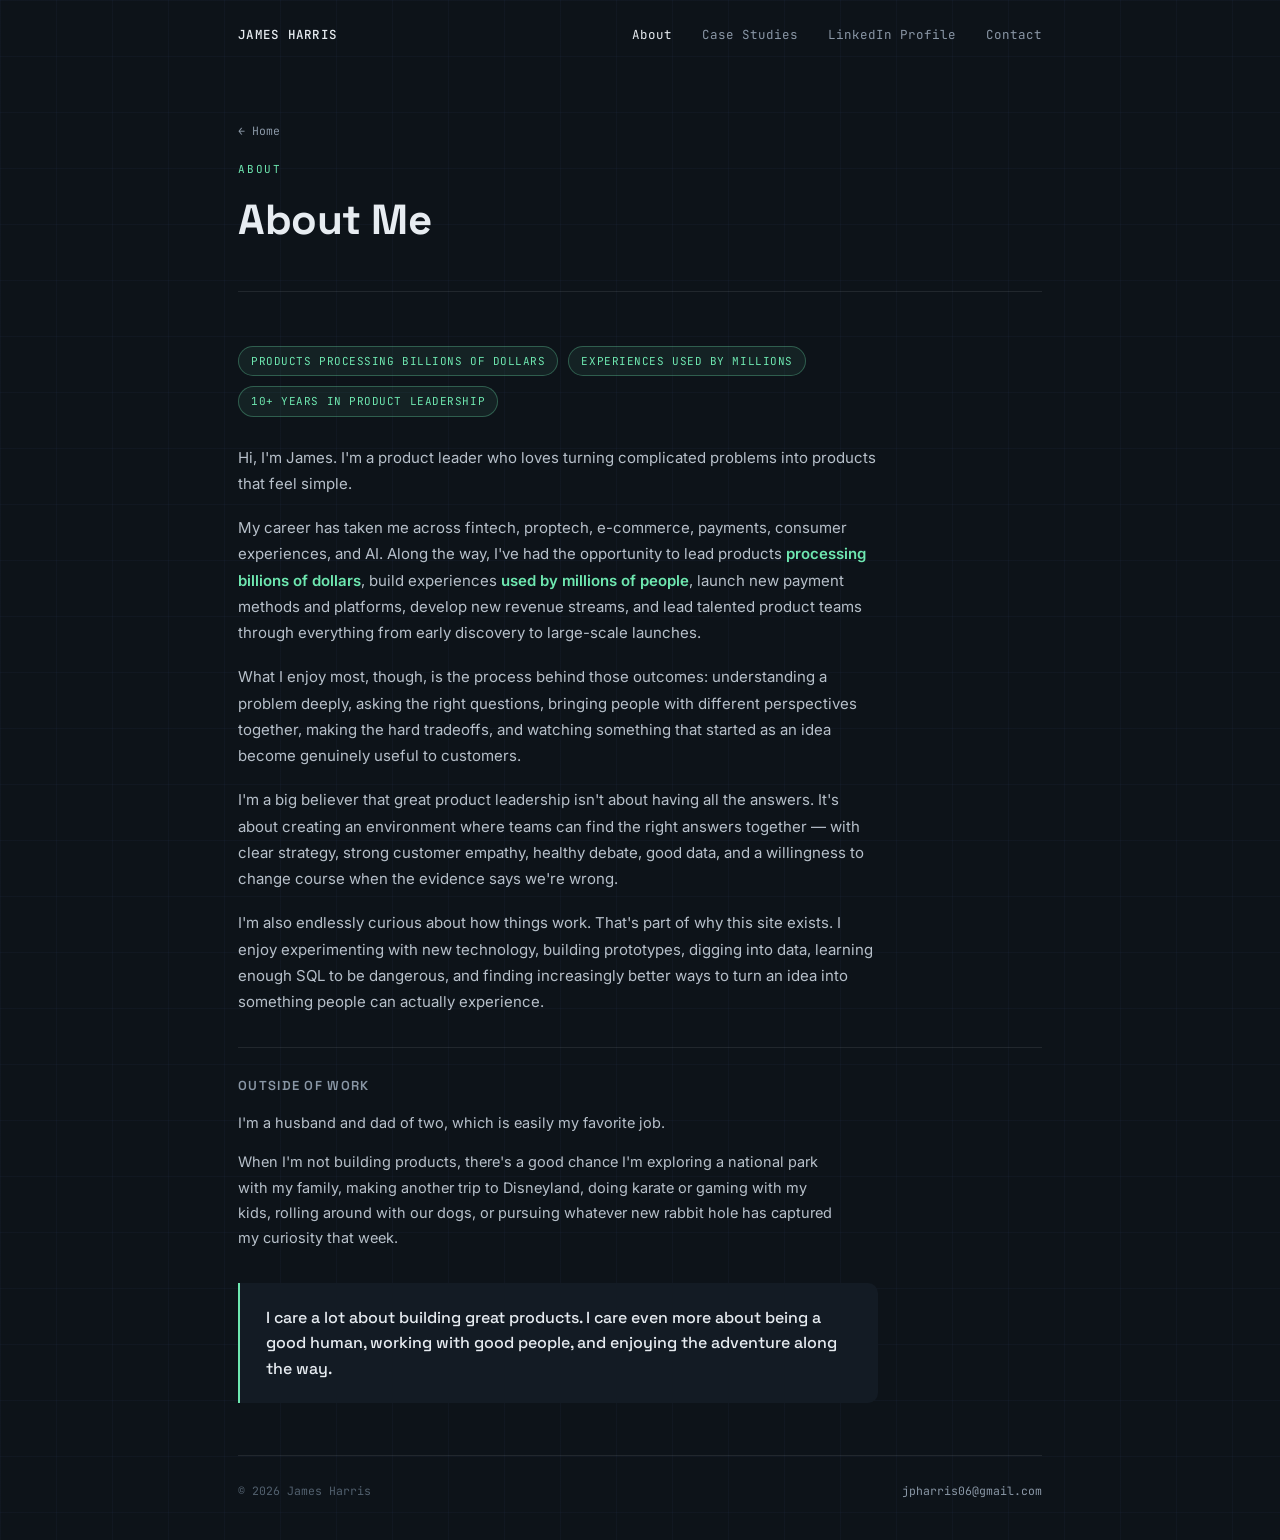
==== about-me/index.html @ 6b3fb0e4 "Add missing Add missing about-me and case-studies folders" ====
<!DOCTYPE html>
<html lang="en">
<head>
<meta charset="UTF-8">
<meta name="viewport" content="width=device-width, initial-scale=1.0">
<title>About Me — James Harris</title>
<meta name="description" content="James Harris — product and payments leader. Background, philosophy, and what drives the work.">
<meta property="og:title" content="About Me — James Harris">
<meta property="og:description" content="Product and payments leader. Background, philosophy, and what drives the work.">
<meta property="og:type" content="website">
<meta property="og:url" content="https://jpharris06-dot.github.io/about-me/">
<meta name="twitter:card" content="summary">
<meta name="twitter:title" content="About Me — James Harris">
<meta name="twitter:description" content="Product and payments leader. Background, philosophy, and what drives the work.">
<link rel="preconnect" href="https://fonts.googleapis.com">
<link href="https://fonts.googleapis.com/css2?family=Space+Grotesk:wght@400;500;600;700&family=Inter:wght@400;500;600&family=JetBrains+Mono:wght@400;500&display=swap" rel="stylesheet">
<link rel="stylesheet" href="/style.css">
</head>
<body>

<div class="wrap">
  <div id="site-nav"></div>

  <div class="page-hero">
    <a href="/" class="crumb">&larr; Home</a>
    <span class="eyebrow">About</span>
    <h1>About Me</h1>
  </div>

  <div class="section">
    <div class="about-stats">
      <span class="stat-chip">PRODUCTS PROCESSING BILLIONS OF DOLLARS</span>
      <span class="stat-chip">EXPERIENCES USED BY MILLIONS</span>
      <span class="stat-chip">10+ YEARS IN PRODUCT LEADERSHIP</span>
    </div>

    <div class="about-body">
      <p>Hi, I'm James. I'm a product leader who loves turning complicated problems into products that feel simple.</p>
      <p>My career has taken me across fintech, proptech, e-commerce, payments, consumer experiences, and AI. Along the way, I've had the opportunity to lead products <strong>processing billions of dollars</strong>, build experiences <strong>used by millions of people</strong>, launch new payment methods and platforms, develop new revenue streams, and lead talented product teams through everything from early discovery to large-scale launches.</p>
      <p>What I enjoy most, though, is the process behind those outcomes: understanding a problem deeply, asking the right questions, bringing people with different perspectives together, making the hard tradeoffs, and watching something that started as an idea become genuinely useful to customers.</p>
      <p>I'm a big believer that great product leadership isn't about having all the answers. It's about creating an environment where teams can find the right answers together — with clear strategy, strong customer empathy, healthy debate, good data, and a willingness to change course when the evidence says we're wrong.</p>
      <p>I'm also endlessly curious about how things work. That's part of why this site exists. I enjoy experimenting with new technology, building prototypes, digging into data, learning enough SQL to be dangerous, and finding increasingly better ways to turn an idea into something people can actually experience.</p>
    </div>

    <div class="about-personal">
      <h3>Outside of work</h3>
      <p>I'm a husband and dad of two, which is easily my favorite job.</p>
      <p>When I'm not building products, there's a good chance I'm exploring a national park with my family, making another trip to Disneyland, doing karate or gaming with my kids, rolling around with our dogs, or pursuing whatever new rabbit hole has captured my curiosity that week.</p>
    </div>

    <div class="pull-quote">I care a lot about building great products. I care even more about being a good human, working with good people, and enjoying the adventure along the way.</div>
  </div>

  <div id="site-footer"></div>
</div>

<script src="/site.js"></script>
</body>
</html>
---- style.css ----
:root{
  --bg: #0D1319;
  --panel: #131B24;
  --panel-2: #17212C;
  --ink: #E7ECF1;
  --muted: #8A97A6;
  --faint: #52606E;
  --line: rgba(231,236,241,0.09);
  --signal: #6EE7B0;
  --wire: #6FA0FF;
  --radius: 10px;
  --display: 'Space Grotesk', sans-serif;
  --body: 'Inter', sans-serif;
  --mono: 'JetBrains Mono', monospace;
}
*{ box-sizing:border-box; }
html{ scroll-behavior:smooth; }
body{
  margin:0; background: var(--bg); color: var(--ink);
  font-family: var(--body); line-height:1.5; -webkit-font-smoothing:antialiased;
  background-image:
    linear-gradient(rgba(111,160,255,0.035) 1px, transparent 1px),
    linear-gradient(90deg, rgba(111,160,255,0.035) 1px, transparent 1px);
  background-size: 56px 56px;
}
a{ color:inherit; }
::selection{ background: var(--signal); color:#06120C; }
:focus-visible{ outline: 2px solid var(--signal); outline-offset:3px; }

.wrap{ max-width: 860px; margin:0 auto; padding: 0 28px; }

/* ---------- NAV ---------- */
.nav{
  display:flex; align-items:center; justify-content:space-between;
  padding: 26px 0; font-family: var(--mono); font-size:12.5px; color: var(--muted);
}
.nav .who{ color: var(--ink); font-weight:500; letter-spacing:0.02em; }
.nav .links a{ text-decoration:none; color: var(--muted); margin-left:22px; transition: color .15s ease; }
.nav .links a:hover{ color: var(--signal); }
.nav .links a.active{ color: var(--ink); }

/* ---------- HERO (homepage only) ---------- */
.hero{ padding: 54px 0 46px; border-bottom:1px solid var(--line); }
.hero h1{
  font-family: var(--display); font-weight:700; font-size: clamp(38px,6vw,58px);
  margin:0 0 6px; letter-spacing:-0.015em; line-height:1.04;
}
.hero .role{
  font-family: var(--display); font-weight:500; font-size: clamp(17px,2.2vw,20px);
  color: var(--wire); margin: 0 0 22px;
}
.meta-row{
  display:flex; flex-wrap:wrap; gap: 8px 0; font-family: var(--mono); font-size:11.5px;
  color: var(--muted); letter-spacing:0.03em; margin-bottom:26px;
}
.meta-row span{ display:flex; align-items:center; }
.meta-row span + span::before{ content:"/"; margin:0 12px; color: var(--faint); }
.meta-row b{ color: var(--ink); font-weight:500; margin-left:6px; }

.intro{ max-width: 560px; color:#B7C0CA; font-size:15px; line-height:1.7; }
.intro strong{ color: var(--ink); font-weight:600; }

/* ---------- PAGE HERO (non-homepage pages) ---------- */
.page-hero{ padding: 46px 0 40px; border-bottom:1px solid var(--line); }
.page-hero h1{
  font-family: var(--display); font-weight:700; font-size: clamp(30px,5vw,42px);
  margin:6px 0 0; letter-spacing:-0.01em;
}
.page-hero p{ color: var(--muted); font-size:13.5px; margin: 12px 0 0; max-width:560px; }

.crumb{
  font-family: var(--mono); font-size:11.5px; color: var(--muted); text-decoration:none;
  display:inline-flex; align-items:center; gap:6px; margin-bottom:22px; transition: color .15s ease;
}
.crumb:hover{ color: var(--signal); }

/* ---------- SECTION HEADER ---------- */
.section{ padding: 52px 0; }
.section-head{ margin-bottom:30px; }
.eyebrow{
  font-family: var(--mono); font-size:11px; letter-spacing:0.16em; text-transform:uppercase;
  color: var(--signal); margin: 0 0 10px; display:block;
}
.section-head h2{
  font-family: var(--display); font-weight:600; font-size:26px; margin:0; letter-spacing:-0.01em;
}
.section-head p{ color: var(--muted); font-size:13.5px; margin: 8px 0 0; }

/* ---------- LINK-ARROW (teasers / "read more") ---------- */
.link-arrow{
  display:inline-flex; align-items:center; gap:6px; font-family: var(--body); font-weight:600;
  font-size:13.5px; color: var(--signal); text-decoration:none; transition: gap .15s ease;
}
.link-arrow:hover{ gap:9px; }
.link-arrow svg{ width:13px; height:13px; }

/* ---------- TEASER CARD (homepage "About" preview) ---------- */
.teaser-card{
  background: var(--panel); border:1px solid var(--line); border-radius: var(--radius); padding: 22px 24px;
}
.teaser-card p{ color:#B7C0CA; font-size:14px; line-height:1.65; margin:0 0 14px; max-width:560px; }

/* ---------- PROJECT CARDS ---------- */
.project-list{ display:flex; flex-direction:column; gap:16px; }
.project-card{
  background: var(--panel); border:1px solid var(--line); border-radius: var(--radius);
  padding: 24px 26px; transition: border-color .18s ease, background .18s ease;
}
.project-card:hover{ border-color: rgba(111,231,176,0.35); background: var(--panel-2); }
.project-card.compact{ padding: 20px 22px; }

.card-top{ display:flex; align-items:flex-start; justify-content:space-between; gap:16px; margin-bottom:12px; flex-wrap:wrap; }
.status-chip{
  display:inline-flex; align-items:center; gap:6px; font-family: var(--mono); font-size:10.5px;
  letter-spacing:0.08em; color: var(--signal); border:1px solid rgba(110,231,176,0.3);
  background: rgba(110,231,176,0.07); padding:4px 9px; border-radius:999px; flex-shrink:0;
}
.status-chip i{ width:6px; height:6px; border-radius:50%; background: var(--signal); box-shadow:0 0 0 3px rgba(110,231,176,0.18); }

.project-card h3{ font-family: var(--display); font-weight:600; font-size:19px; margin:0 0 8px; letter-spacing:-0.005em; }
.project-card .desc{ color:#B7C0CA; font-size:14px; line-height:1.65; margin: 0 0 16px; max-width:560px; }

.tag-row{ display:flex; flex-wrap:wrap; gap:8px; margin-bottom:18px; }
.tag{
  font-family: var(--mono); font-size:10.5px; letter-spacing:0.04em; color: var(--muted);
  border:1px solid var(--line); padding:4px 9px; border-radius:5px;
}

.card-actions{ display:flex; gap:10px; flex-wrap:wrap; }
.btn{
  display:inline-flex; align-items:center; gap:7px; font-family: var(--body); font-weight:600; font-size:13px;
  padding: 9px 15px; border-radius:7px; text-decoration:none; transition: all .15s ease; border:1px solid transparent;
}
.btn-primary{ background: var(--signal); color:#06170F; }
.btn-primary:hover{ background:#8CF0C3; }
.btn-secondary{ background:transparent; color: var(--ink); border-color: var(--line); }
.btn-secondary:hover{ border-color: var(--muted); }
.btn svg{ width:13px; height:13px; }

/* ---------- NEXT UP ---------- */
.next-up{
  border: 1px dashed var(--line); border-radius: var(--radius); padding: 20px 24px;
  display:flex; align-items:center; gap:14px; color: var(--muted); font-size:13.5px;
}
.next-up .dot{ font-family: var(--mono); font-size:16px; color: var(--faint); flex-shrink:0; }

/* ---------- SOON NOTE (case study detail placeholder) ---------- */
.soon-note{
  margin-top:28px; padding-top:24px; border-top:1px dashed var(--line);
  color: var(--muted); font-size:12.5px; font-family: var(--mono);
}

/* ---------- FOOTER ---------- */
footer{
  border-top:1px solid var(--line); padding: 26px 0 40px;
  display:flex; justify-content:space-between; align-items:center; flex-wrap:wrap; gap:10px;
  font-family: var(--mono); font-size:11.5px; color: var(--faint);
}
footer a{ color: var(--muted); text-decoration:none; }
footer a:hover{ color: var(--signal); }

@media (max-width:560px){
  .meta-row span + span::before{ margin:0 9px; }
  .nav .links a{ margin-left:14px; }
}

/* ---------- EMAIL MODAL ---------- */
.email-modal-overlay{
  position:fixed; inset:0; z-index:1000; display:none; align-items:center; justify-content:center;
  background: rgba(6,10,14,0.65); backdrop-filter: blur(3px); padding:20px;
}
.email-modal-overlay.show{ display:flex; }
.email-modal-card{
  width:320px; max-width:100%; background: var(--panel-2); border:1px solid var(--line);
  border-radius: var(--radius); overflow:hidden; box-shadow: 0 24px 60px rgba(0,0,0,0.5);
}
.email-modal-head{
  display:flex; align-items:center; justify-content:space-between; padding:16px 18px;
  border-bottom:1px solid var(--line); font-family: var(--display); font-weight:600; font-size:14.5px;
}
.email-modal-close{
  background:none; border:none; color: var(--muted); font-size:14px; cursor:pointer; padding:4px;
  line-height:1; transition: color .15s ease;
}
.email-modal-close:hover{ color: var(--ink); }
.email-modal-options{ padding:10px; display:flex; flex-direction:column; gap:4px; }
.email-option{
  display:flex; align-items:center; gap:12px; width:100%; text-align:left;
  padding:11px 12px; border-radius:8px; background:none; border:none; color: var(--ink);
  font-family: var(--body); font-size:13.5px; font-weight:500; cursor:pointer; text-decoration:none;
  transition: background .15s ease;
}
.email-option:hover{ background: rgba(111,160,255,0.08); }
.email-option-icon{ display:flex; align-items:center; justify-content:center; width:24px; flex-shrink:0; color: var(--muted); }

/* ---------- PROFILE PHOTO + LIGHTBOX ---------- */
.profile-pic{ width:80px; height:80px; border-radius:50%; object-fit:cover; vertical-align:middle; cursor:pointer; transition: opacity .15s ease; }
.profile-pic:hover{ opacity:0.85; }
.name-row{ display:flex; align-items:center; gap:16px; }

.photo-lightbox-overlay{
  position:fixed; inset:0; z-index:1200; display:none; align-items:center; justify-content:center;
  background: rgba(6,10,14,0.85); backdrop-filter: blur(4px); padding:32px; cursor:zoom-out;
}
.photo-lightbox-overlay.show{ display:flex; }
.photo-lightbox-img{
  max-width:90vw; max-height:88vh; width:auto; height:auto;
  border-radius:12px; box-shadow: 0 30px 70px rgba(0,0,0,0.6);
}

/* ---------- ABOUT SECTION ---------- */
.about-stats{ display:flex; flex-wrap:wrap; gap:10px; margin: 2px 0 28px; }
.stat-chip{
  font-family: var(--mono); font-size:11px; letter-spacing:0.05em; color: var(--signal);
  border:1px solid rgba(110,231,176,0.3); background: rgba(110,231,176,0.07);
  padding:6px 12px; border-radius:999px;
}
.about-body p{ color:#B7C0CA; font-size:15px; line-height:1.75; margin:0 0 18px; max-width:640px; }
.about-body p:last-child{ margin-bottom:0; }
.about-body strong{ color: var(--signal); font-weight:600; }
.about-personal{ margin-top:32px; padding-top:28px; border-top:1px solid var(--line); }
.about-personal h3{
  font-family: var(--display); font-weight:600; font-size:13px; letter-spacing:0.1em; text-transform:uppercase;
  color: var(--muted); margin:0 0 14px;
}
.about-personal p{ color:#B7C0CA; font-size:14.5px; line-height:1.75; margin:0 0 14px; max-width:600px; }
.about-personal p:last-child{ margin-bottom:0; }
.pull-quote{
  margin: 32px 0 0; padding: 22px 26px; border-left:2px solid var(--signal);
  background: var(--panel); border-radius: 0 var(--radius) var(--radius) 0;
  font-family: var(--display); font-weight:500; font-size:16px; line-height:1.6; color: var(--ink);
  max-width:640px;
}
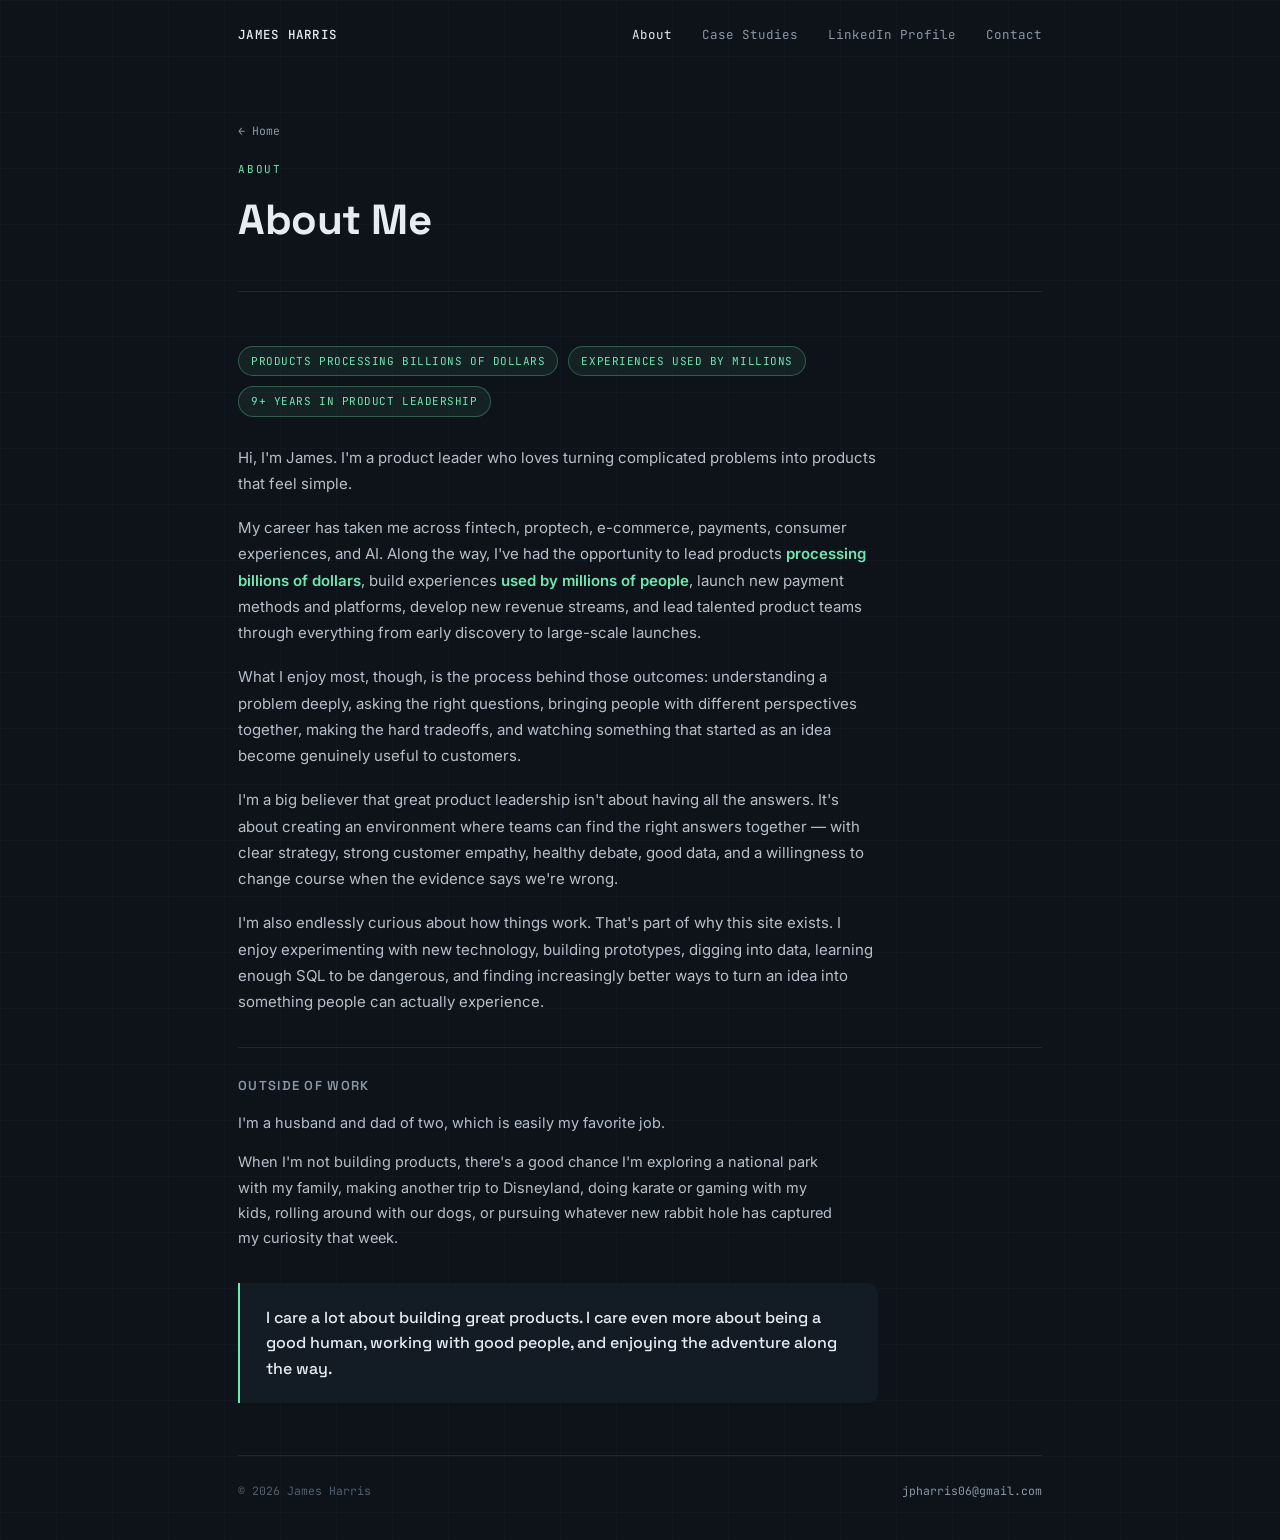
==== commit 9577ee40: "Update index.html" ====
--- a/about-me/index.html
+++ b/about-me/index.html
@@ -31,7 +31,7 @@
     <div class="about-stats">
       <span class="stat-chip">PRODUCTS PROCESSING BILLIONS OF DOLLARS</span>
       <span class="stat-chip">EXPERIENCES USED BY MILLIONS</span>
-      <span class="stat-chip">10+ YEARS IN PRODUCT LEADERSHIP</span>
+      <span class="stat-chip">9+ YEARS IN PRODUCT LEADERSHIP</span>
     </div>
 
     <div class="about-body">
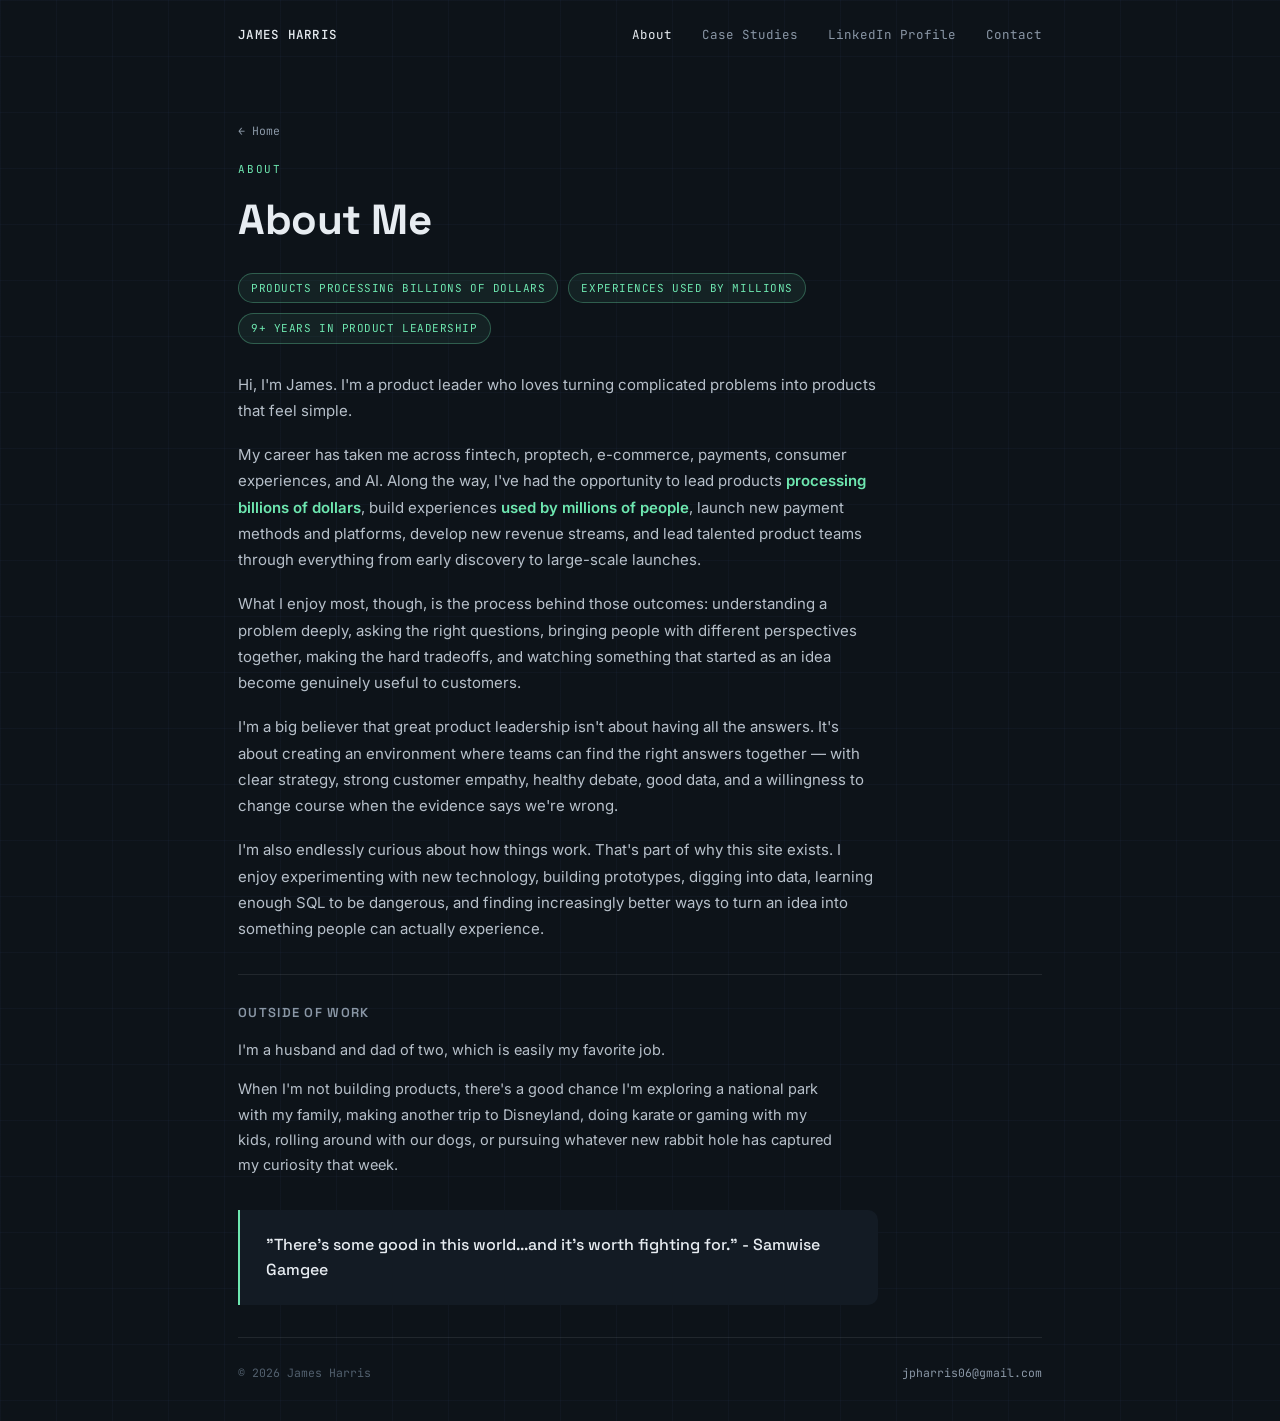
==== commit 39ed9f15: "Update index.html Samwise quote" ====
--- a/about-me/index.html
+++ b/about-me/index.html
@@ -48,7 +48,7 @@
       <p>When I'm not building products, there's a good chance I'm exploring a national park with my family, making another trip to Disneyland, doing karate or gaming with my kids, rolling around with our dogs, or pursuing whatever new rabbit hole has captured my curiosity that week.</p>
     </div>
 
-    <div class="pull-quote">I care a lot about building great products. I care even more about being a good human, working with good people, and enjoying the adventure along the way.</div>
+    <div class="pull-quote">"There's some good in this world...and it's worth fighting for." - Samwise Gamgee </div>
   </div>
 
   <div id="site-footer"></div>
--- a/style.css
+++ b/style.css
@@ -40,7 +40,7 @@
 .nav .links a.active{ color: var(--ink); }
 
 /* ---------- HERO (homepage only) ---------- */
-.hero{ padding: 54px 0 46px; border-bottom:1px solid var(--line); }
+.hero{ padding: 54px 0 28px; border-bottom:1px solid var(--line); }
 .hero h1{
   font-family: var(--display); font-weight:700; font-size: clamp(38px,6vw,58px);
   margin:0 0 6px; letter-spacing:-0.015em; line-height:1.04;
@@ -61,7 +61,8 @@
 .intro strong{ color: var(--ink); font-weight:600; }
 
 /* ---------- PAGE HERO (non-homepage pages) ---------- */
-.page-hero{ padding: 46px 0 40px; border-bottom:1px solid var(--line); }
+.page-hero{ padding: 46px 0 20px; }
+.page-hero + .section{ padding-top: 0; }
 .page-hero h1{
   font-family: var(--display); font-weight:700; font-size: clamp(30px,5vw,42px);
   margin:6px 0 0; letter-spacing:-0.01em;
@@ -75,7 +76,8 @@
 .crumb:hover{ color: var(--signal); }
 
 /* ---------- SECTION HEADER ---------- */
-.section{ padding: 52px 0; }
+.section{ padding: 32px 0; }
+.section + .section{ padding-top: 0; }
 .section-head{ margin-bottom:30px; }
 .eyebrow{
   font-family: var(--mono); font-size:11px; letter-spacing:0.16em; text-transform:uppercase;
@@ -225,6 +227,12 @@
 }
 .about-personal p{ color:#B7C0CA; font-size:14.5px; line-height:1.75; margin:0 0 14px; max-width:600px; }
 .about-personal p:last-child{ margin-bottom:0; }
+.case-block{ margin-top:30px; }
+.case-block h3{
+  font-family: var(--display); font-weight:600; font-size:13px; letter-spacing:0.1em; text-transform:uppercase;
+  color: var(--muted); margin:0 0 14px;
+}
+.case-block p{ color:#B7C0CA; font-size:14.5px; line-height:1.75; margin:0; max-width:640px; }
 .pull-quote{
   margin: 32px 0 0; padding: 22px 26px; border-left:2px solid var(--signal);
   background: var(--panel); border-radius: 0 var(--radius) var(--radius) 0;
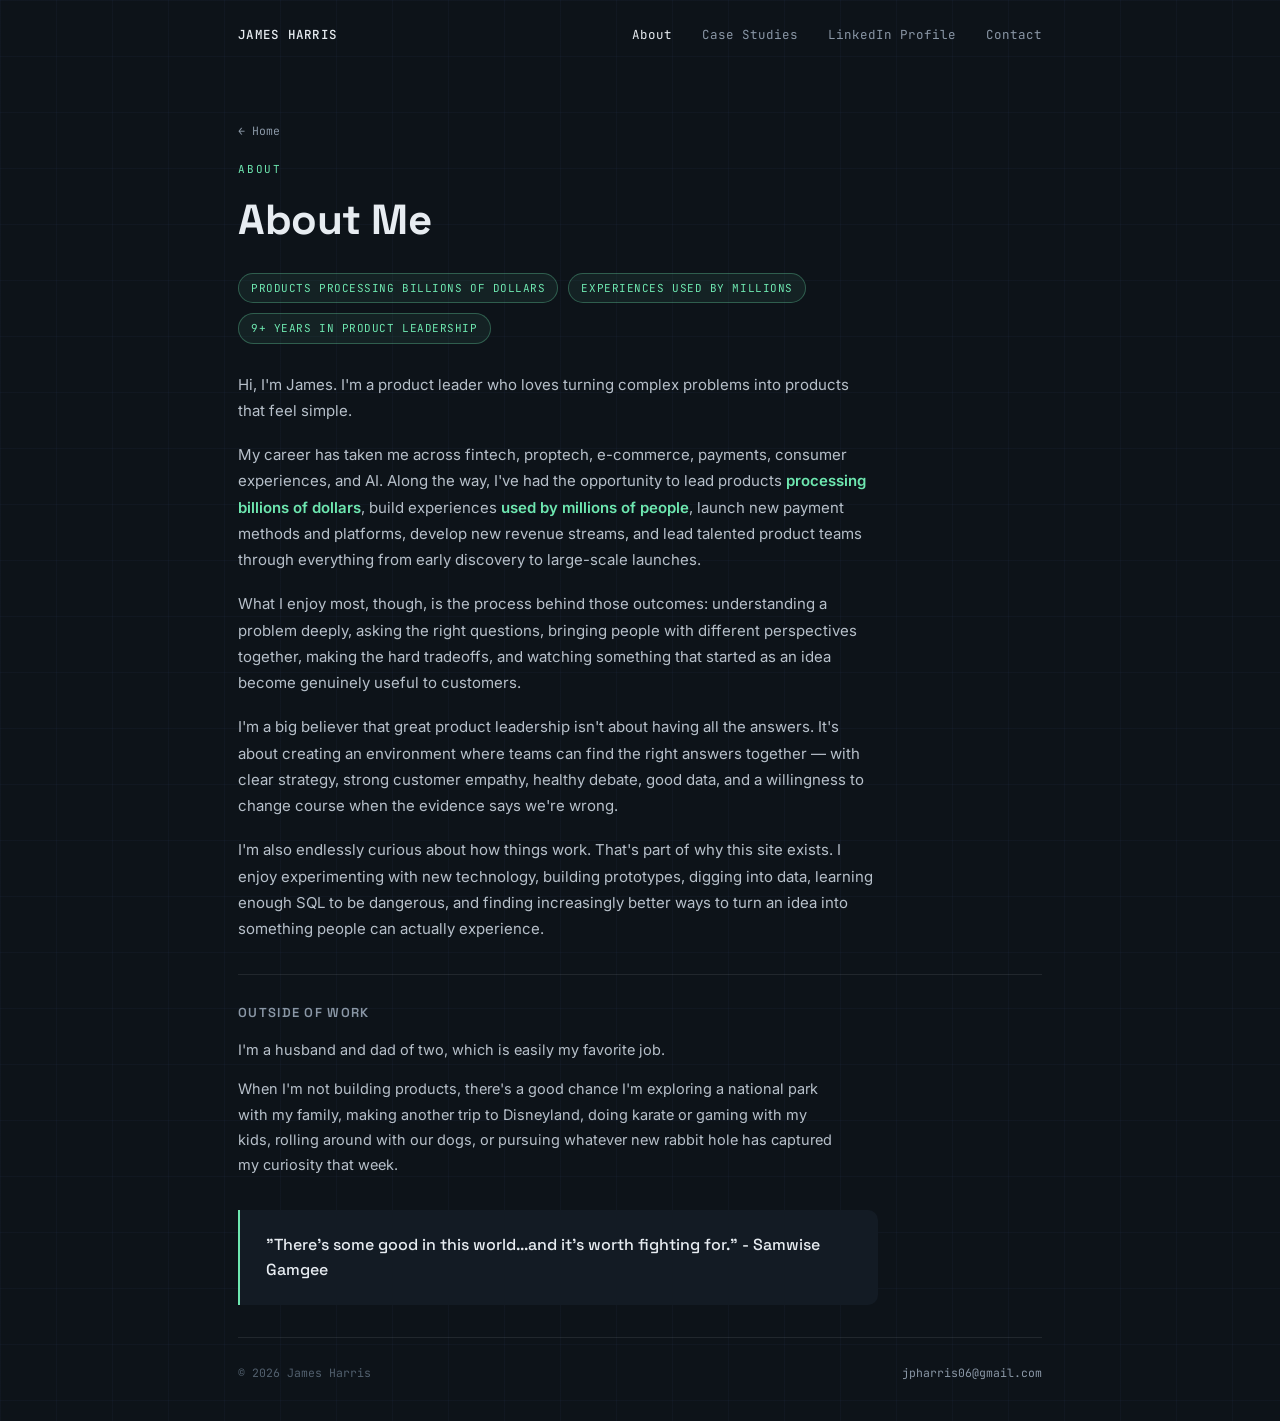
==== commit 6284da3d: "Update index.html" ====
--- a/about-me/index.html
+++ b/about-me/index.html
@@ -35,7 +35,7 @@
     </div>
 
     <div class="about-body">
-      <p>Hi, I'm James. I'm a product leader who loves turning complicated problems into products that feel simple.</p>
+      <p>Hi, I'm James. I'm a product leader who loves turning complex problems into products that feel simple.</p>
       <p>My career has taken me across fintech, proptech, e-commerce, payments, consumer experiences, and AI. Along the way, I've had the opportunity to lead products <strong>processing billions of dollars</strong>, build experiences <strong>used by millions of people</strong>, launch new payment methods and platforms, develop new revenue streams, and lead talented product teams through everything from early discovery to large-scale launches.</p>
       <p>What I enjoy most, though, is the process behind those outcomes: understanding a problem deeply, asking the right questions, bringing people with different perspectives together, making the hard tradeoffs, and watching something that started as an idea become genuinely useful to customers.</p>
       <p>I'm a big believer that great product leadership isn't about having all the answers. It's about creating an environment where teams can find the right answers together — with clear strategy, strong customer empathy, healthy debate, good data, and a willingness to change course when the evidence says we're wrong.</p>
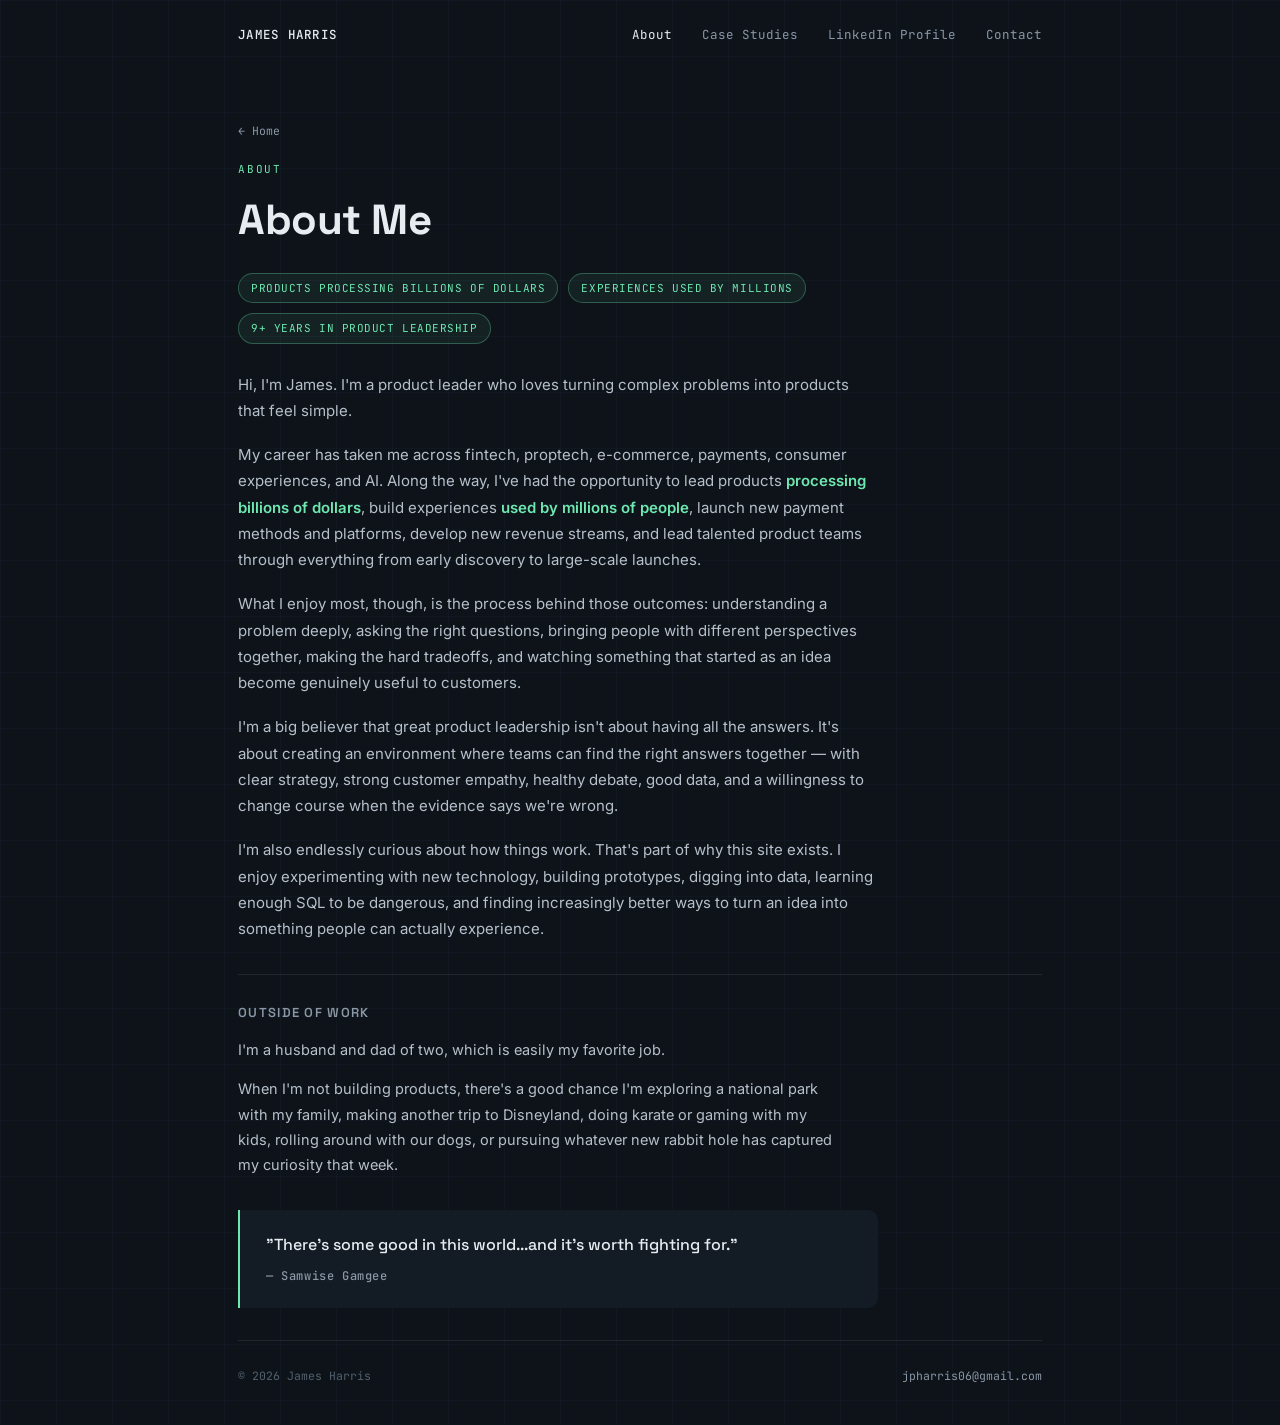
==== commit 56e508df: "Update index.html" ====
--- a/about-me/index.html
+++ b/about-me/index.html
@@ -48,7 +48,10 @@
       <p>When I'm not building products, there's a good chance I'm exploring a national park with my family, making another trip to Disneyland, doing karate or gaming with my kids, rolling around with our dogs, or pursuing whatever new rabbit hole has captured my curiosity that week.</p>
     </div>
 
-    <div class="pull-quote">"There's some good in this world...and it's worth fighting for." - Samwise Gamgee </div>
+    <div class="pull-quote">
+  "There's some good in this world...and it's worth fighting for."
+  <span style="display:block; margin-top:10px; font-family: var(--mono); font-size:12px; letter-spacing:0.05em; color: var(--muted);">— Samwise Gamgee</span>
+</div>
   </div>
 
   <div id="site-footer"></div>
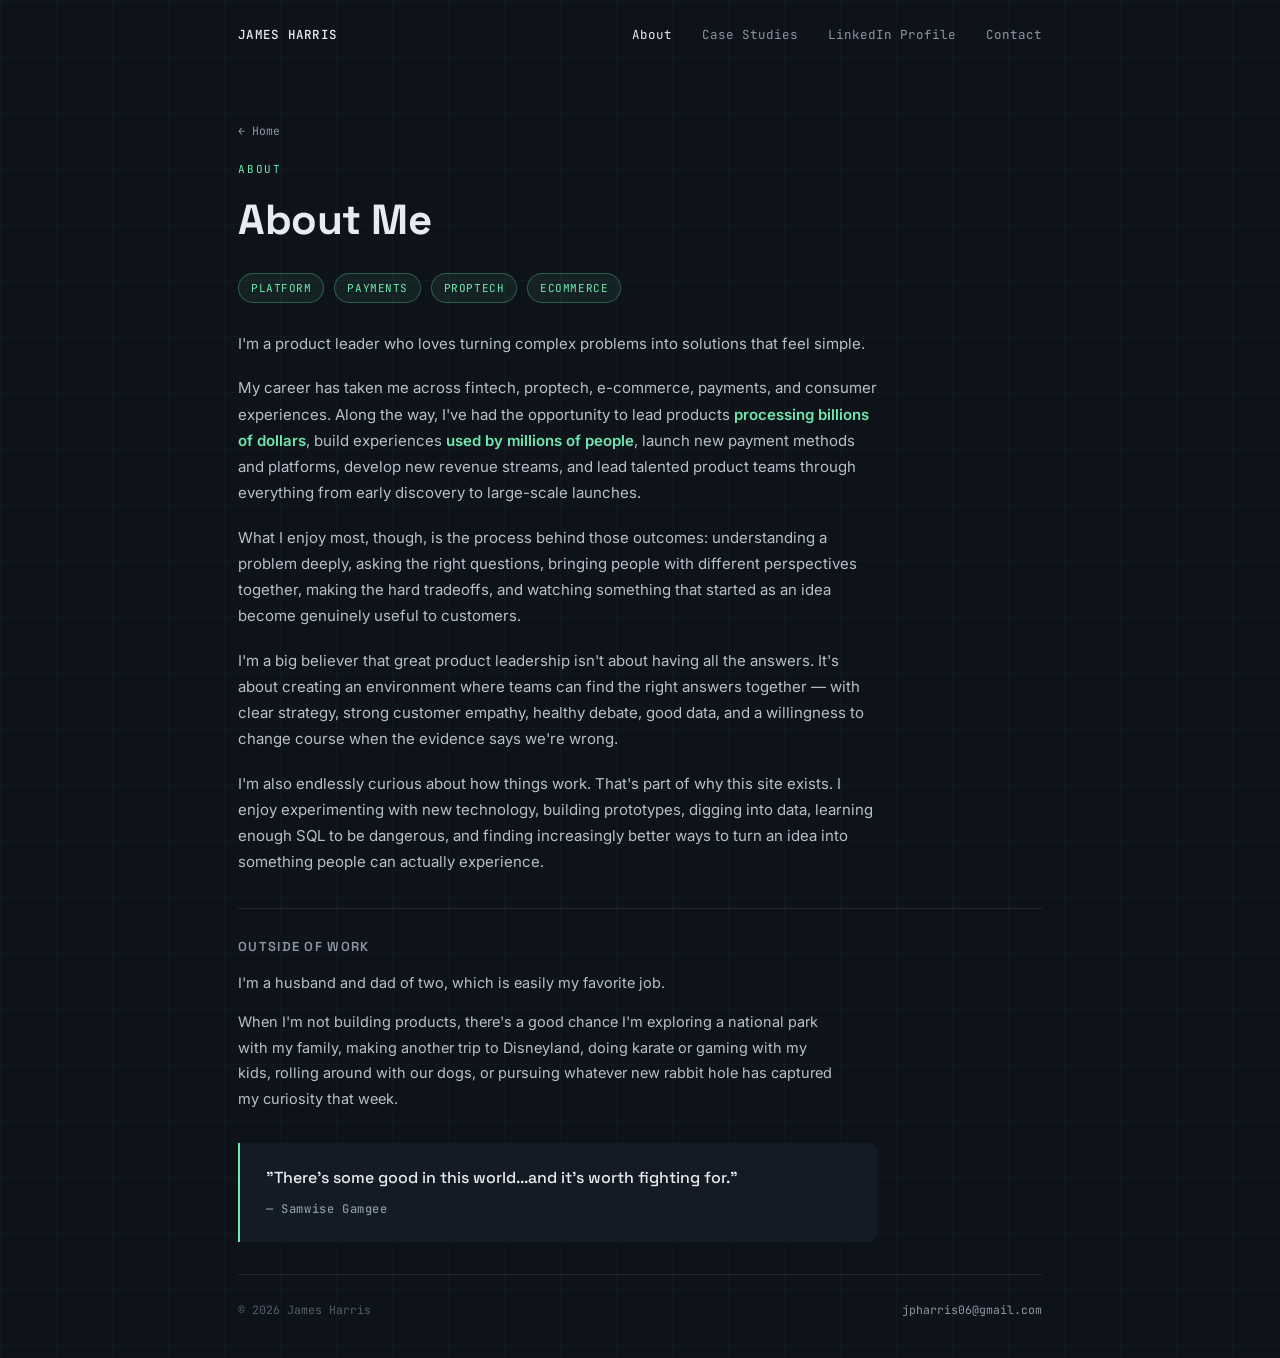
==== commit 2c232a65: "Update index.html" ====
--- a/about-me/index.html
+++ b/about-me/index.html
@@ -29,14 +29,15 @@
 
   <div class="section">
     <div class="about-stats">
-      <span class="stat-chip">PRODUCTS PROCESSING BILLIONS OF DOLLARS</span>
-      <span class="stat-chip">EXPERIENCES USED BY MILLIONS</span>
-      <span class="stat-chip">9+ YEARS IN PRODUCT LEADERSHIP</span>
+      <span class="stat-chip">PLATFORM</span>
+      <span class="stat-chip">PAYMENTS</span>
+      <span class="stat-chip">PROPTECH</span>
+      <span class="stat-chip">ECOMMERCE</span>
     </div>
 
     <div class="about-body">
-      <p>Hi, I'm James. I'm a product leader who loves turning complex problems into products that feel simple.</p>
-      <p>My career has taken me across fintech, proptech, e-commerce, payments, consumer experiences, and AI. Along the way, I've had the opportunity to lead products <strong>processing billions of dollars</strong>, build experiences <strong>used by millions of people</strong>, launch new payment methods and platforms, develop new revenue streams, and lead talented product teams through everything from early discovery to large-scale launches.</p>
+      <p>I'm a product leader who loves turning complex problems into solutions that feel simple.</p>
+      <p>My career has taken me across fintech, proptech, e-commerce, payments, and consumer experiences. Along the way, I've had the opportunity to lead products <strong>processing billions of dollars</strong>, build experiences <strong>used by millions of people</strong>, launch new payment methods and platforms, develop new revenue streams, and lead talented product teams through everything from early discovery to large-scale launches.</p>
       <p>What I enjoy most, though, is the process behind those outcomes: understanding a problem deeply, asking the right questions, bringing people with different perspectives together, making the hard tradeoffs, and watching something that started as an idea become genuinely useful to customers.</p>
       <p>I'm a big believer that great product leadership isn't about having all the answers. It's about creating an environment where teams can find the right answers together — with clear strategy, strong customer empathy, healthy debate, good data, and a willingness to change course when the evidence says we're wrong.</p>
       <p>I'm also endlessly curious about how things work. That's part of why this site exists. I enjoy experimenting with new technology, building prototypes, digging into data, learning enough SQL to be dangerous, and finding increasingly better ways to turn an idea into something people can actually experience.</p>
